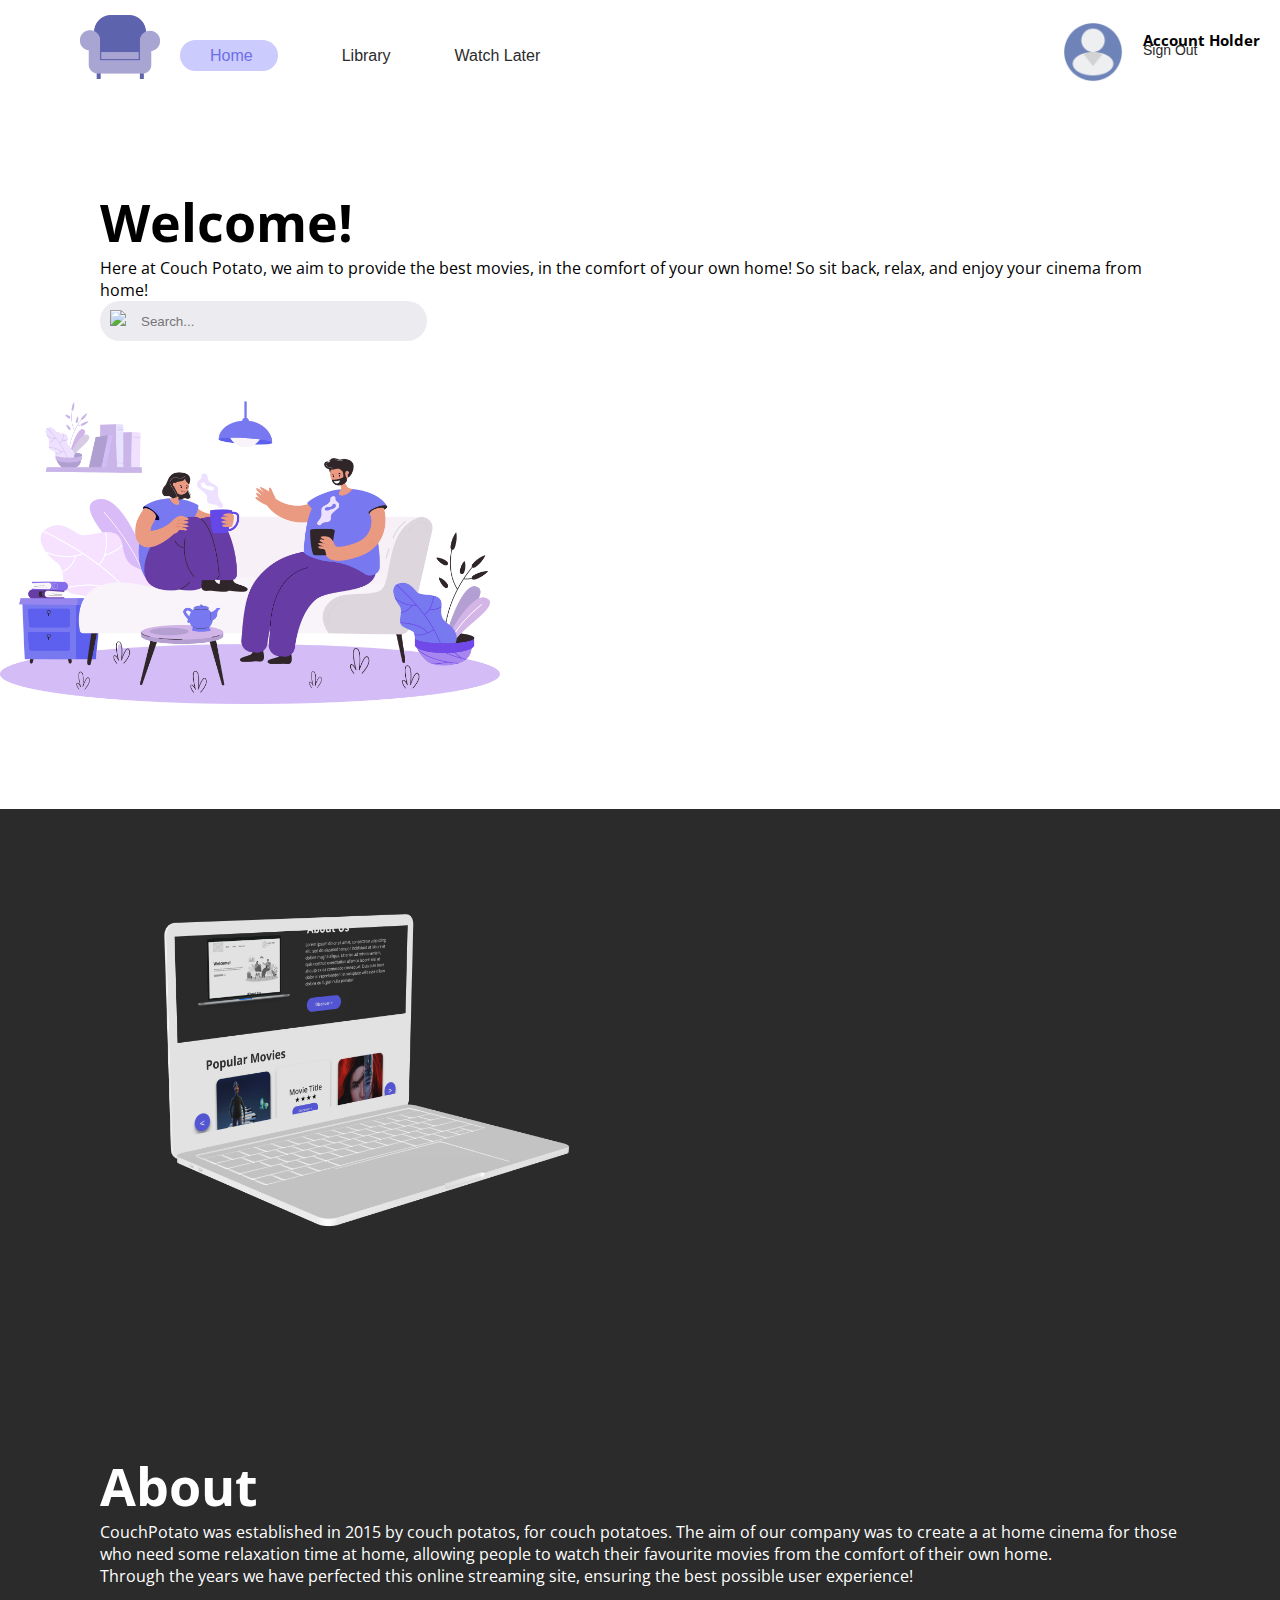
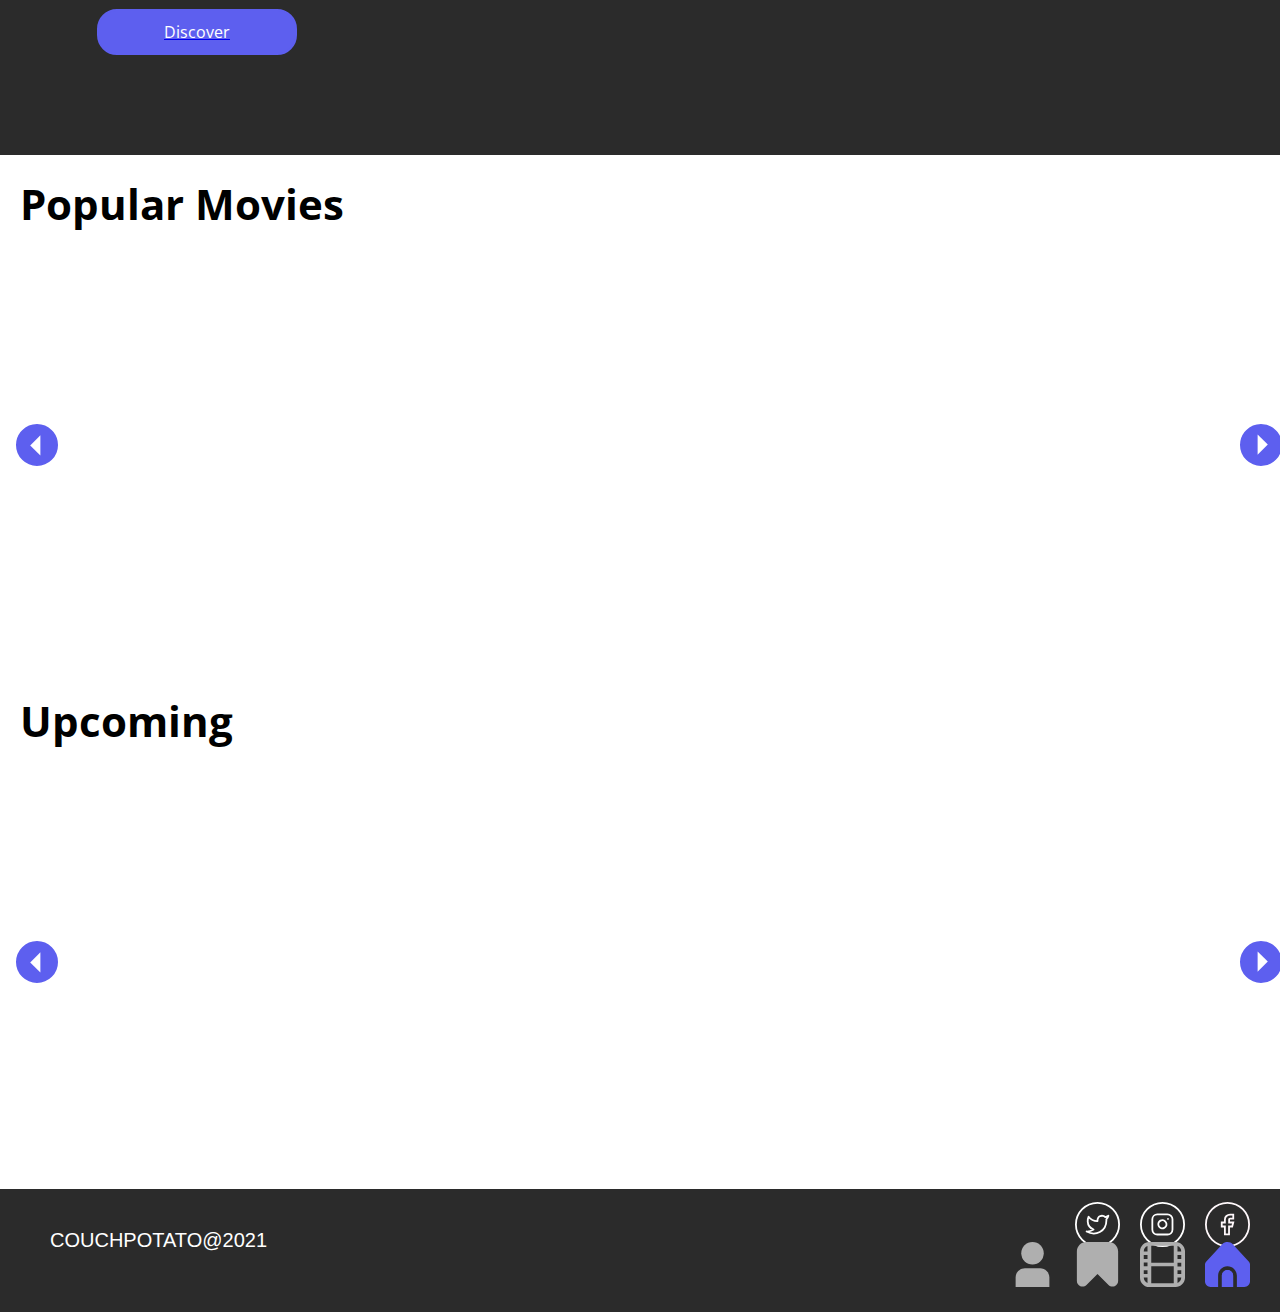
==== pages/index.html @ 567e02bf "Fixed access to pages" ====
<!DOCTYPE html>
<html lang="en">
    <head>
        <!-- Meta Data -->
        <meta 
        charset="UTF-8"
        http-equiv="X-UA-Compatible"
        Content="IE=edge"
        name = "viewport" content="width=device-width, initial-scale=1.0"
        name="authors" content="Alexa Pettitt Hanrie Bester Thato Khoza"
        name="studentnumber" content="21100290 21100266 21100438"
        name="assignment" content="Term 4 Brief Project"
        name="lecturer" content="Mike Maynard"
        name="subject" content="IDV100"
        name="class" content="4"/>
        
        <meta name="viewport" content="width=device-width,initial-scale=1.0">

        <title>Couch Potato - Home</title>

        <!--Fonts-->
        <link rel="preconnect" href="https://fonts.googleapis.com">
        <link rel="preconnect" href="https://fonts.gstatic.com" crossorigin>
        <link href="https://fonts.googleapis.com/css2?family=Open+Sans:ital,wght@0,300;0,400;0,500;0,600;0,700;0,800;1,400&display=swap" rel="stylesheet">

        <!--CSS-->
        <link rel="stylesheet" href="../style/main.css">
        <link rel="stylesheet" href="../style/home.css">

        <!--Bootstrap-->
        <link rel="stylesheet" href="https://cdn.jsdelivr.net/npm/bootstrap@4.6.0/dist/css/bootstrap.min.css" integrity="sha384-B0vP5xmATw1+K9KRQjQERJvTumQW0nPEzvF6L/Z6nronJ3oUOFUFpCjEUQouq2+l" crossorigin="anonymous"> 
        <script src="https://cdn.jsdelivr.net/npm/bootstrap@5.1.0/dist/js/bootstrap.min.js" integrity="sha384-cn7l7gDp0eyniUwwAZgrzD06kc/tftFf19TOAs2zVinnD/C7E91j9yyk5//jjpt/" crossorigin="anonymous"></script>

        <!--Star-->
        <link href="https://fonts.googleapis.com/icon?family=Material+Icons"
      rel="stylesheet">

    </head>
    <body>

    <div class="container-fluid outer-container"><!--primary container that holds everything-->
        <div class = "row">
            <div class="col-md-12 col-sm-12 col-12 one d-sm-block d-none">
                <div class="header">
                    <div class="logo"><img src="../img/logo.png"></div>
                        <div class="nav-container">
                            
                                <ul class="list">
                                <!--nav-->
                                    <a href="index.html"><li class="active">Home</li></a>
                                    <a href="movieLibrary.html"><li>Library</li></a>
                                    <a href="watchLater.html"><li>Watch Later</li></a>  
                                    <div class="UserProfile">
                                        <img src="../img/UserIcon.png" class="userPic">
                                        <div class = "accountText">
                                            <h6>Account Holder</h6>
                                            <a href="signUp.html"><p>Sign Out<p></a>
                                        </div>
                                    </div>        
                                </ul>  
                        </div> <!--nav-container-->
                </div> <!--header-->
            </div><!--col-->
        </div> <!--row-->

        <div class = "row headerRow">
            <div class="col-md-6 col-sm-12 col=12" headerText>
                <div class="headerTextBox">
                    <div class="textBlock">
                        <h1>Welcome!</h1>
                        <p> Here at Couch Potato, we aim to provide the best movies, in the comfort of your own home! So sit back, relax, and enjoy your cinema from home!</p>
                        <div class="search"><img src="../img/Other/search_icon.svg"/><input type="text" placeholder="Search..."/></div>
                    </div><!--textBlock-->
                 </div><!--headerTextBox-->
            </div><!--col-->
            <div class="col-md-6 d-md-block d-sm-none d-none">
                <img src="../img/coupleOnCouch.png" class="coupleOnCouch">
            </div><!--col-->
        </div><!--row-->

        <div class = "row about">
            <div class="col-md-6 d-md-block d-sm-none d-none" about>
                    <img src="../img/mockUp.png" class="mockUp">
                </div><!--col-->
                <div class="col-md-6 col-sm-12 d-sm-block d-none" abouttext>
                <div class="aboutTextBox">
                    <h1>About</h1>
                    <p> CouchPotato was established in 2015 by couch potatos, for couch potatoes. The aim of our company was to create a at home cinema for those who need some relaxation time at home, allowing people to watch their favourite movies from the comfort of their own home. </p>
                    <p>Through the years we have perfected this online streaming site, ensuring the best possible user experience!</p> 
                    </p>
                    <br/>
                    <a href="movieLibrary.html"><div class="button1">Discover</div></a>
                </div><!--aboutTextBox-->
            </div><!--col-->
         </div><!--row-->

         
        <!-- POPULAR -->
        <div class="heading">
            <h2>Popular Movies</h2>
        </div><!--genre heading-->
        <div class="carousel">
            <div class="carouselbox popular">
                <!--random data/API-->
            </div> <!--carousel inner div-->
            <!-- BUTTONS -->
            <img src="../img/other/left_arrow_icon.svg" class="buttons" id="PopularLeft">
            <img src="../img/other/right_arrow_icon.svg" class="buttons" id="PopularRight">
        </div> <!--carousel outer div-->


        <!-- REVIEW -->
        <div class="heading">
            <h2>Upcoming</h2>
        </div><!--genre heading-->
 
        <div class="carousel">
            <div class="carouselbox upcoming">
                <!--random data/API-->
            </div> <!--carousel inner div-->
 
            <!-- BUTTONS -->
            <img src="../img/other/left_arrow_icon.svg" class="buttons" id="ReviewLeft">
            <img src="../img/other/right_arrow_icon.svg" class="buttons" id="ReviewRight">
        
        </div> <!--carousel outer div-->
          
      
       
        

        
    

    

       <!--Footer-->     
       
       <div class = "row">
        <div class="col-md-12 col-sm-12 col-12 d-sm-block d-none footerlinks">      
            <footer>
                <p>COUCHPOTATO@2021</p>
                <a href="https://www.facebook.com/" target="_blank"> <img src="../img/social/facebook_icon.svg" alt="facebook logo" class="social-icon"/></a>
                <a href="https://www.instagram.com/" target="_blank"><img src="../img/social/instagram_icon.svg" alt="instagram logo" class="social-icon"/></a>
                <a href="https://twitter.com/" target="_blank"><img src="../img/social/twitter_icon.svg" alt="twitter logo" class="social-icon"/></a>
            </footer>
        </div><!--col-->

        <div class="d-block d-sm-none col-12 footerNav">      
            <footer>
                <div class="nav-footer">
                    <!--insert navigation items here-->
                    <a href="index.html"><div class="nav-icon"><img src="../img/nav/home-Active.svg" class="activeNav"></div></a>
                    <a href="pages/movieLibrary.html"><div class="nav-icon"><img src="../img/nav/Movies.svg"></div></a>
                    <a href="pages/watchLater.html"><div class="nav-icon"><img src="../img/nav/bookmark.svg"></div></a>
                    <a href="pages/user.html"><div class="nav-icon"><img src="../img/nav/user.svg"></div></a>
                </div>
            </footer>
        </div><!--col-->
    </div> <!--row-->

</div><!--container-->


<!-- Add jQuery Library -->
<script src="https://ajax.googleapis.com/ajax/libs/jquery/3.6.0/jquery.min.js"></script>

<!--Link to javascript file-->
    <script src="../js/main.js"></script>
    <script src="../js/data.js"></script>
    <script src="../js/functions.js"></script>
    <script src="../js/home.js"></script>
    <script src="../js/individualMovie.js"></script>
</body>
  
</html>
---- style/main.css ----
*{
    margin: 0 auto; 
    box-sizing: border-box;
}

body{
    height: 100vh;
    width: 100%;
    display: flex;
    justify-content: center;
    align-items: center;
    flex-wrap: wrap;
}

/*Fonts*/
h1{
    font-family: 'Open Sans', sans-serif;
    font-weight: bolder;
    
}

h2{
    font-family: 'Open Sans', sans-serif;
    font-weight: bolder;
    
}
body{
    font-family: 'Open Sans', sans-serif;
}
h6{
    font-size: 15px;
}


/*container*/
.container-fluid {width:100%;max-width:none ;padding-left:0;padding-right:0}

/*Navigation*/
/*Header*/
.logo img{
    width: 80px;
    margin-left:80px;
    margin-top: 15px;
 }
  
 .header a, .header li {
     font-family: 'Inter', sans-serif;
     color: #2b2b2b;
     text-decoration: none;
     list-style-type: none;
     display: inline;
     padding-left: 30px;
 }
 .header .list{
     display: inline;
 }
 
 .header li:hover{
     color: #5D5FEF;
 }
 .header a:hover{
    text-decoration: none;
}
 
 .nav-container{
     padding:20px;
     margin-top: -60px;
     margin-left:130px;
 }

 .active{
     
     color: #5D5FEF;
     background-color: #cbcbfd;
     font-weight: 500;
     border-radius: 30px;
     padding: 7px;
     padding-left: 20px;
     text-align: center;
 }
 a .active {
     
    color: #6d6fe7;
    text-align: left;
    padding-right: 25px;
}

 
 .userPic{
     width: 60px;
     margin-top: -8px;
     margin-right: 60px;
     float: left;
     
 }
 .UserProfile{
    float: right;
    margin-top: -14px;
 }

.accountText{
    float: left;
    padding: 0;
    margin-left: -40px;
   
}
.accountText p{
   margin-top: -30px;
   font-size: 14px;
   font-weight: 300;
}
.accountText p:hover{
    color: #5D5FEF;
 }

 /* GENRE HEADING */
.heading h2{
    padding: 20px;
    left: 0px;
    font-family: 'Open Sans', sans-serif;
    font-weight: bolder;
    font-size: 42px;
}
/* SECTIONS */
.carousel{ /* section (eg: comedy) */
    height: 420px;
    width: 95%;
    position: relative;
    margin: 0 auto;
}
 
.carouselbox{
    height: 380px;
    width: auto;
    overflow-x: hidden;
    scroll-behavior: smooth;
    white-space: nowrap;
    display: inline-block;
    text-align: center;
    padding-bottom: 10px !important;
    display: flex;
    align-items: center;
}

/* @media (min-width: 1000px){

    .carouselbox:hover {
        overflow: auto;
    }

} */



 /*Buttons*/
 .button1{
     background-color: #5D5FEF;
     color: white;
     border-radius: 20px;
     text-align: center;
     width: 200px;
     padding:10px;
     cursor: pointer;
     border: 2px solid #5D5FEF;
 }
 .button2{
    background-color: #ffffff;
    color: #5D5FEF;
    border-radius: 20px;
    border: 2px solid #5D5FEF;
    text-align: center;
    width: 200px;
    padding:10px;
    cursor: pointer;
}

/*footer*/
footer{
    margin-top: auto;
    padding: 20px;
    padding-left: 50px;
    background-color: #2b2b2b;
}

footer p{
    font-family: 'Inter', sans-serif;
    color: white;
    padding-top: 20px;
    font-size: 20px;

}
footer img{
    float:right;
    width: 65px;
    padding: 10px;
    margin-top: -60px;

}



.row h1{
    font-family: 'Open Sans', sans-serif;
    font-weight: bolder;
    font-size: 52px;
}

/*star rating*/
.white {
    color: white;
  }
  .gray {
    color: rgb(107, 99, 99);
  }

  /*Movie buttons*/
  .movieButton{
    margin: 0 auto;
    width: 120px;
    height: 40px;
    padding: 10px;
    padding-top:7px;
    border-radius: 25px;
    font-size: 14px;
    margin-top: 15px;    
} 



/*Media Query*/
/*tablet*/
@media only screen and (min-width: 481px) and (max-width: 768px){

    .row h1{
        font-size: 48px;
        text-align: center;
    
    }
    .row p{
        font-size: 14px;
        text-align: center;
    }
    footer{
        padding-left: 0px;
        margin-left: -300px;
 
    }
     .userPic{
     width: 60px;
     margin-top: -8px;
     margin-right: 60px;
     float: left;
     
 }
 .UserProfile{
    width: 80px;
 }

.accountText{
    margin-left: 0px;
   
}
.accountText h6{
   display: none;
 }
.accountText p{
   margin-top: -25px;
   font-size: 12px;
   
}
.accountText p:hover{
    color: #5D5FEF;
 }

 /*nav change*/
 .nav-container li{
     font-size: 14px;
 }
 .active{
     
    padding: 6px;
    padding-left: 18px;
    
}
a .active {

   padding-right: 23px;
}

h6{
    font-size: 12px;
    
}

.carouselbox{
    overflow-x: auto !important;
    scroll-behavior: smooth;  
}
}



/*Mobile*/
@media only screen and (max-width: 500px){

    .row h1{
        font-size: 28px;
        text-align: left;
    }
    .row p{
        font-size: 12px;
        text-align: left;
    }

    /*Mobile Footer*/
    footer{
        margin-left: 80px;
        position: fixed;
        padding: 10px 10px 0px 10px;
        bottom: 0;
        width: 785px;
        /* Height of the footer*/ 
        height: 80px;
        background-color: #2b2b2b;
        margin: 0px 0px 0px;
        
    }
    
    footer img{
        float:left;
        width: 85px;
        padding: 20px;
       
       
    
    }
    .nav-footer{
        margin-top: 47px;
        margin-left: 363px;
    }

    .carouselbox{
        overflow-x: auto !important;
        scroll-behavior: smooth;  
    }
  
}
---- style/home.css ----
* {
  margin: 0;
  padding: 0;
}

body{
  height: 100vh;
  width: 100%;
  display: flex;
  justify-content: center;
  align-items: center;
  flex-wrap: wrap;
}

.outer-container{
  width: 100%;
}


/*  HEADINGS  */
.heading h2{
  padding: 20px;
  left: 0px;
  font-family: 'Open Sans', sans-serif;
  font-weight: bolder;
  font-size: 42px;
}

/* SECTIONS */
.carousel{ /* section (eg: comedy) */
  height: 420px;
  width: 95%;
  position: relative;
  margin: 0 auto;
}

.carouselbox{
  height: 380px;
  width: auto;
  /* overflow-x: auto; */
  overflow: hidden;
  scroll-behavior: smooth;
  white-space: nowrap;
  display: inline-block;
  text-align: center;
  padding-bottom: 10px !important;
  display: flex;
  align-items: center;
}


/*Header*/
.coupleOnCouch {
  width: 500px;
}

/* .row .headerText {
  padding: 50px;
} */

.row h1 {
  font-family: "Open Sans", sans-serif;
  font-weight: bolder;
  font-size: 52px;
}

.row h2 {
  font-family: "Open Sans", sans-serif;
  font-weight: bolder;
  font-size: 42px;
}

 .headerTextBox {
  padding: 100px;
} 

/*search input*/
.search {
  color: #2b2b2b;
  background-color: #ecebef;
  width: 327px;
  border-radius: 30px;
  float: left;
}

.search input,
.search input:active,
.search input:hover,
select,
[type="text"] {
  color: #2b2b2b;
  background-color: #ecebef;
  height: 40px;
  margin-right: 30px;
  outline: none;
  cursor: pointer;
  outline: none;
  border: none;
}
[placeholder="Search..."] {
  padding-left: 15px;
}

.search img {
  height: 25px;
  margin-left: 10px;
}
input {
  width: 70%;
}
.search input {
  outline: none;
  border: none;
}

/* SLIDER */
/* BUTTONS CLICK TO SLIDE */
 
.buttons{
  width: 50px;
  position: absolute;
 top: 40%;

}

#ReviewLeft{
  /* margin-left: 100px; */
  left: -20px;
}


#ReviewRight{
  /* margin-left: 1400px; */
  left: 99%;
}

#PopularLeft{
  /* margin-left: 100px; */
  left: -20px;
}


#PopularRight{
  /* margin-left: 1400px; */
  left: 99%;
}
.buttons:hover{
  cursor: pointer;
  opacity: 0.7;
}

/* MOVIE CARD */
.movieCard{
  min-width: 250px;
  max-width: 250px;
  height: 343px;
  border-radius: 20px;
  position: relative;
  left: 0;
  text-align: center;
  margin-left: 20px;
  color: black;
  transition: 0.5s;

  /* shadow */
  box-shadow: 13px 11px 20px -2px rgba(0,0,0,0.16);
  -webkit-box-shadow: 13px 11px 20px -2px rgba(0,0,0,0.16);
  -moz-box-shadow: 13px 11px 20px -2px rgba(0,0,0,0.16);
}
/*Movie cards*/
.movieImg{
  height:343px;
  width: 250px;
  position: absolute;
  z-index: -1;
  border-radius: 20px;
  margin-left: -125px;

}

.hover-text h6 {
  width: 220px;
  margin: 0 auto;
  white-space: initial;
  overflow-wrap: break-word;
word-wrap: break-word;
hyphens: auto;
padding-bottom: 10px;
}

/*hover*/
.overlayBlock{
  opacity:0;
 
}

.overlay{
  background-color:rgba(0,0,0,0.8);
  height:343px;
  width: 250px;
  color: white;
  border-radius: 20px;
  
 
  
}

.overlayBlock:hover{
  opacity:1;
  cursor: pointer;

  
}
/*heart icon*/
.divheart{
  display: none;
}

.hover-text{
   padding-top: 90px;
}

.row h5{
  font-family: 'Open Sans', sans-serif;
  font-size: 24px;
  text-align: center;
  
}

.movieButton{
  margin: 0 auto;
  width: 120px;
  height: 40px;
  padding: 10px;
  padding-top:7px;
  border-radius: 25px;
  font-size: 14px;
  margin-top: 15px;
  
  
} 


/*About Section*/
.mockUp {
  width: 600px;
}

.about {
  background-color: #2b2b2b;
  margin-top: 100px;
}

.aboutTextBox {
  color: white;
  padding: 100px;
}

.about .button1 {
  margin-left: -3px;
}

/*Popular movies section*/

/* .popularMovies {
  margin-top: 50px;
} */

/*Review Section*/

/* .reviews {
  margin-top: 50px;
  margin-bottom: 50px;
} */

/*button link*/

.aboutTextBox a:hover {
  text-decoration: none;
}

.PopularRight{
  float: right;
}


/*Media Query*/
/*tablet*/
@media only screen and (min-width: 481px) and (max-width: 768px) {
  .row h1 {
    font-size: 42px;
    text-align: center;
  }
  .row h2 {
    font-size: 36px;
    text-align: center;
  }
  .row p {
    font-size: 14px;
    text-align: center;
  }
  .headerTextBox {
    background-image: url(../img/coupleOnCouch.png);
    background-size: cover;
  }
  .textBlock {
    background-color: white;
    border-radius: 30px;
    padding: 30px;
    padding-bottom: 60px;
    width: 500px;
  }

  .search {
    color: #ffffff;
    background-color: #2b2b2b;
    margin-left: 60px;
  }

  .search input,
  .search input:active,
  .search input:hover,
  select,
  [type="text"] {
    color: #ffffff;
    background-color: #2b2b2b;
  }

  .aboutTextBox .button1 {
    margin: 0 auto;
  }

  footer {
    padding-left: 0px;
    margin-left: -300px;
  }

  .aboutTextBox {
    padding-top: 50px;
    padding-bottom: 50px;
  }

  .buttons{
    display: none;
 
 }
 
 [src="../img/other/left_arrow_icon.svg"]{
     /* margin-left: 100px; */
     visibility: hidden;
 }
  
 [src="../img/other/right_arrow_icon.svg"]{
     /* margin-left: 1400px; */
     visibility: hidden;
 }

.carouselbox{
    overflow-x: scroll;
    scroll-behavior: smooth;
    
}
}

/*Mobile*/
@media only screen and (max-width: 500px) {
  .headerTextBox {
    background-image: none;
    padding: 100px;
    padding-top: 50px;
  }
  .textBlock {
    margin-left: -60px;
    background-color: none;
    border-radius: 0px;
    padding: 0px;
    padding-bottom: 0px;
  }
  .row h1 {
    font-size: 38px;
    text-align: left;
  }
  .row h2 {
    font-size: 32px;
    text-align: left;
  }
  .row p {
    font-size: 12px;
    text-align: left;
    width: 400px;
    margin-left: 0px;
  }
  .search {
    margin-left: 0px;
  }

  /* .popularMovies {
    margin-top: 10px;
  } */

  /*Review Section*/

  /* .reviews {
    margin-top: 10px;
    margin-bottom: 10px;
  } */
  .about {
    margin-bottom: -90px;
  }

  .buttons{
    display: none;
 
 }
 
 [src="../img/other/left_arrow_icon.svg"]{
     /* margin-left: 100px; */
     visibility: hidden;
 }
  
 [src="../img/other/right_arrow_icon.svg"]{
     /* margin-left: 1400px; */
     visibility: hidden;
 }

.carouselbox{
    overflow-x: scroll;
    scroll-behavior: smooth;
    
}
}
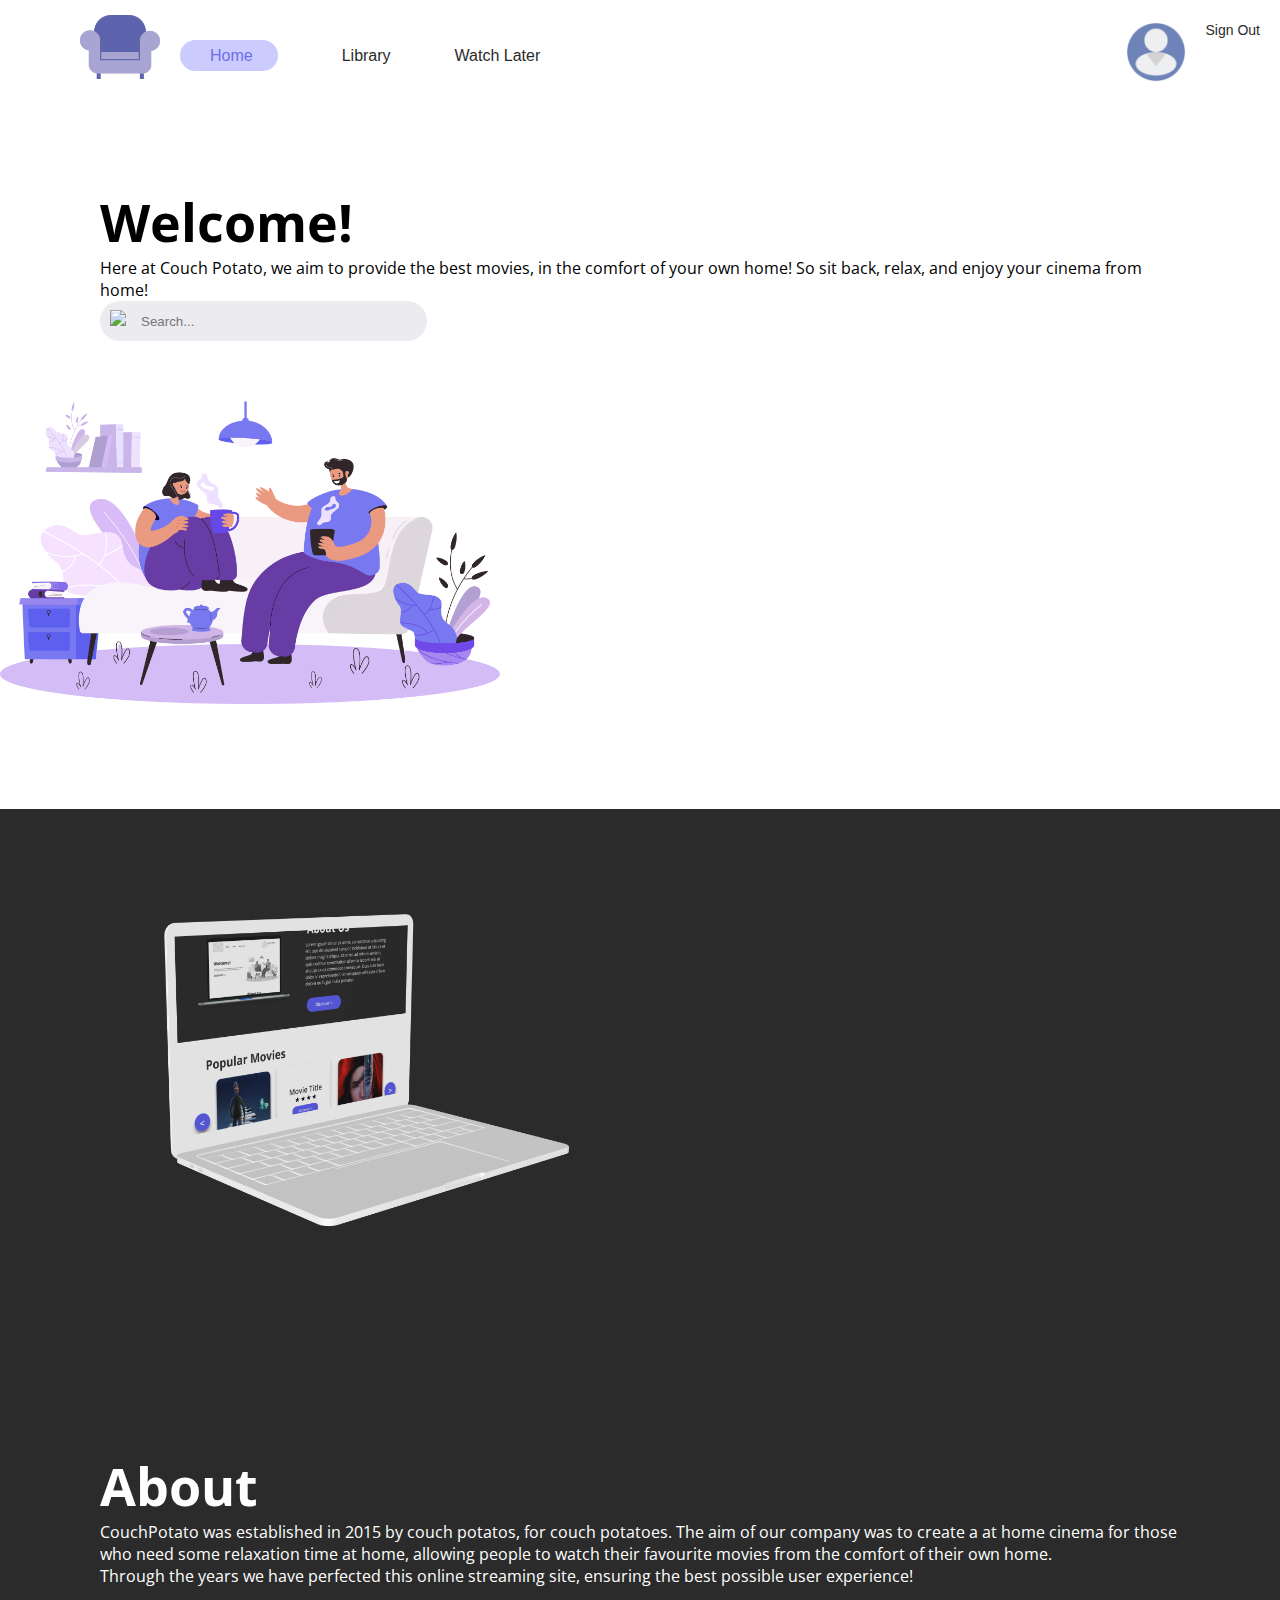
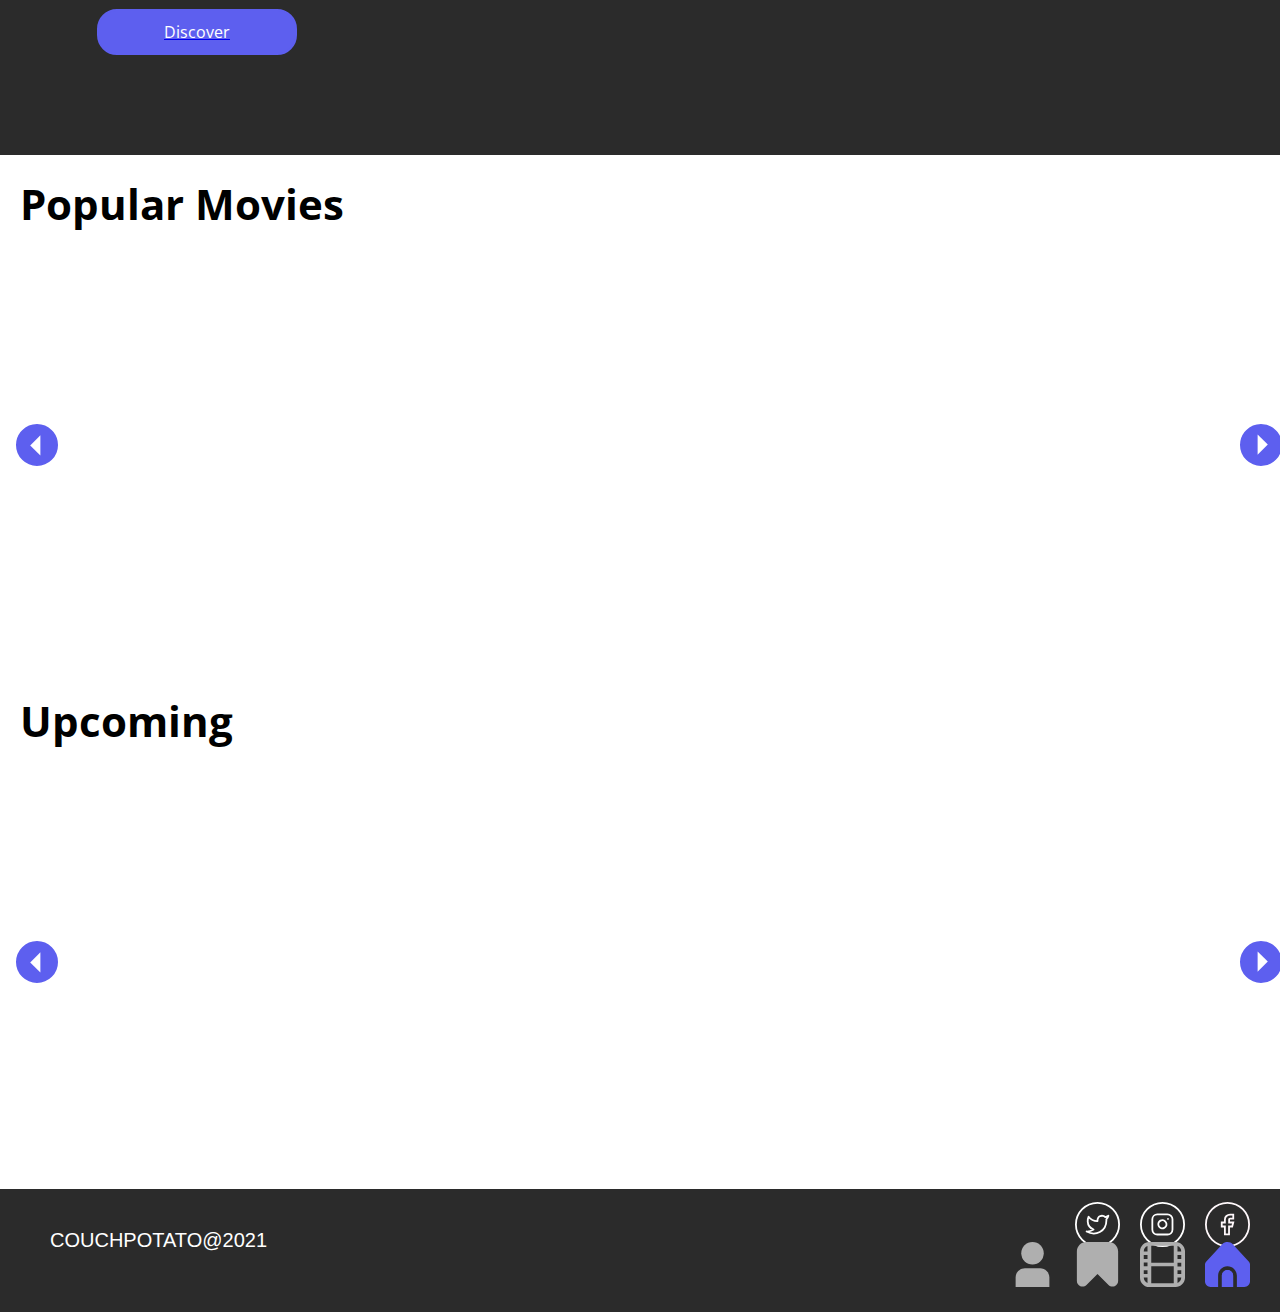
==== commit bdd584cc: "Fixed filter and added username to account holder placeholder" ====
--- a/pages/index.html
+++ b/pages/index.html
@@ -151,13 +151,24 @@
                 <div class="nav-footer">
                     <!--insert navigation items here-->
                     <a href="index.html"><div class="nav-icon"><img src="../img/nav/home-Active.svg" class="activeNav"></div></a>
-                    <a href="pages/movieLibrary.html"><div class="nav-icon"><img src="../img/nav/Movies.svg"></div></a>
-                    <a href="pages/watchLater.html"><div class="nav-icon"><img src="../img/nav/bookmark.svg"></div></a>
-                    <a href="pages/user.html"><div class="nav-icon"><img src="../img/nav/user.svg"></div></a>
+                    <a href="movieLibrary.html"><div class="nav-icon"><img src="../img/nav/Movies.svg"></div></a>
+                    <a href="watchLater.html"><div class="nav-icon"><img src="../img/nav/bookmark.svg"></div></a>
+                    <div class="nav-icon" id="promtUser"><img src="../img/nav/user.svg"></div>
                 </div>
             </footer>
         </div><!--col-->
     </div> <!--row-->
+
+    <!--mobile User Info-->
+    <div class="userDiv">
+        <img src="../img/close.png" id="closeUserInfo">
+        <img src="../img/UserIcon.png" class="userCircleImg">
+        <div class="User_Name">Users Name</div>
+       
+        <a href="signUp.html"><div class="button1">Sign Out</div></a>
+        
+    </div>
+
 
 </div><!--container-->
 
--- a/style/main.css
+++ b/style/main.css
@@ -225,6 +225,61 @@
     margin-top: 15px;    
 } 
 
+.userDiv{
+    background-color: #cbcbfd;
+    width: 60%;
+    height:430px;
+    position: fixed;
+    top:0;
+    margin:80px;
+    margin-top: 60px;
+    border-radius: 30px;
+    visibility: hidden;
+    
+     /* shadow */
+     box-shadow: 13px 11px 20px -2px rgba(0,0,0,0.16);
+     -webkit-box-shadow: 13px 11px 20px -2px rgba(0,0,0,0.16);
+     -moz-box-shadow: 13px 11px 20px -2px rgba(0,0,0,0.16);
+
+}
+
+.userDiv .userCircleImg{
+    width: 120px;
+    margin-left:30%;
+    margin-top:15px;
+    margin-bottom: 10px;
+}
+
+.User_Name{
+
+    padding: 15px 11px;
+    background-color: #ffffff;
+    margin-top: 16px;
+    border-radius: 8px;
+    width: 80%;
+    margin-left: 30px;
+}
+
+.userDiv .button1{
+    width: 140px;
+    margin-left: 80px;
+    margin-top: 28px;
+}
+
+#closeUserInfo{
+    margin-left: 200px;
+    padding: 20px;
+    padding-bottom: 0px;
+}
+
+/* <div class="userDiv">
+<img src="../img/UserIcon.png">
+<div class="User_Name"></div>
+<div class="User_Email"></div>
+<div class="button1">Sign Out</div>
+<div class="button1">Close</div>
+</div> */
+
 
 
 /*Media Query*/
@@ -270,6 +325,15 @@
 }
 .accountText p:hover{
     color: #5D5FEF;
+ }
+
+ .closeButton:hover{
+     cursor: pointer;
+ }
+
+ .userDiv a:hover{
+    text-decoration: none;
+   
  }
 
  /*nav change*/
--- a/style/home.css
+++ b/style/home.css
@@ -360,6 +360,10 @@
     scroll-behavior: smooth;
     
 }
+.overlayBlock:hover{
+  opacity:0;
+  cursor: pointer;
+}
 }
 
 /*Mobile*/
@@ -428,4 +432,8 @@
     scroll-behavior: smooth;
     
 }
-}
+.overlayBlock:hover{
+  opacity:0;
+  cursor: pointer;
+}
+}
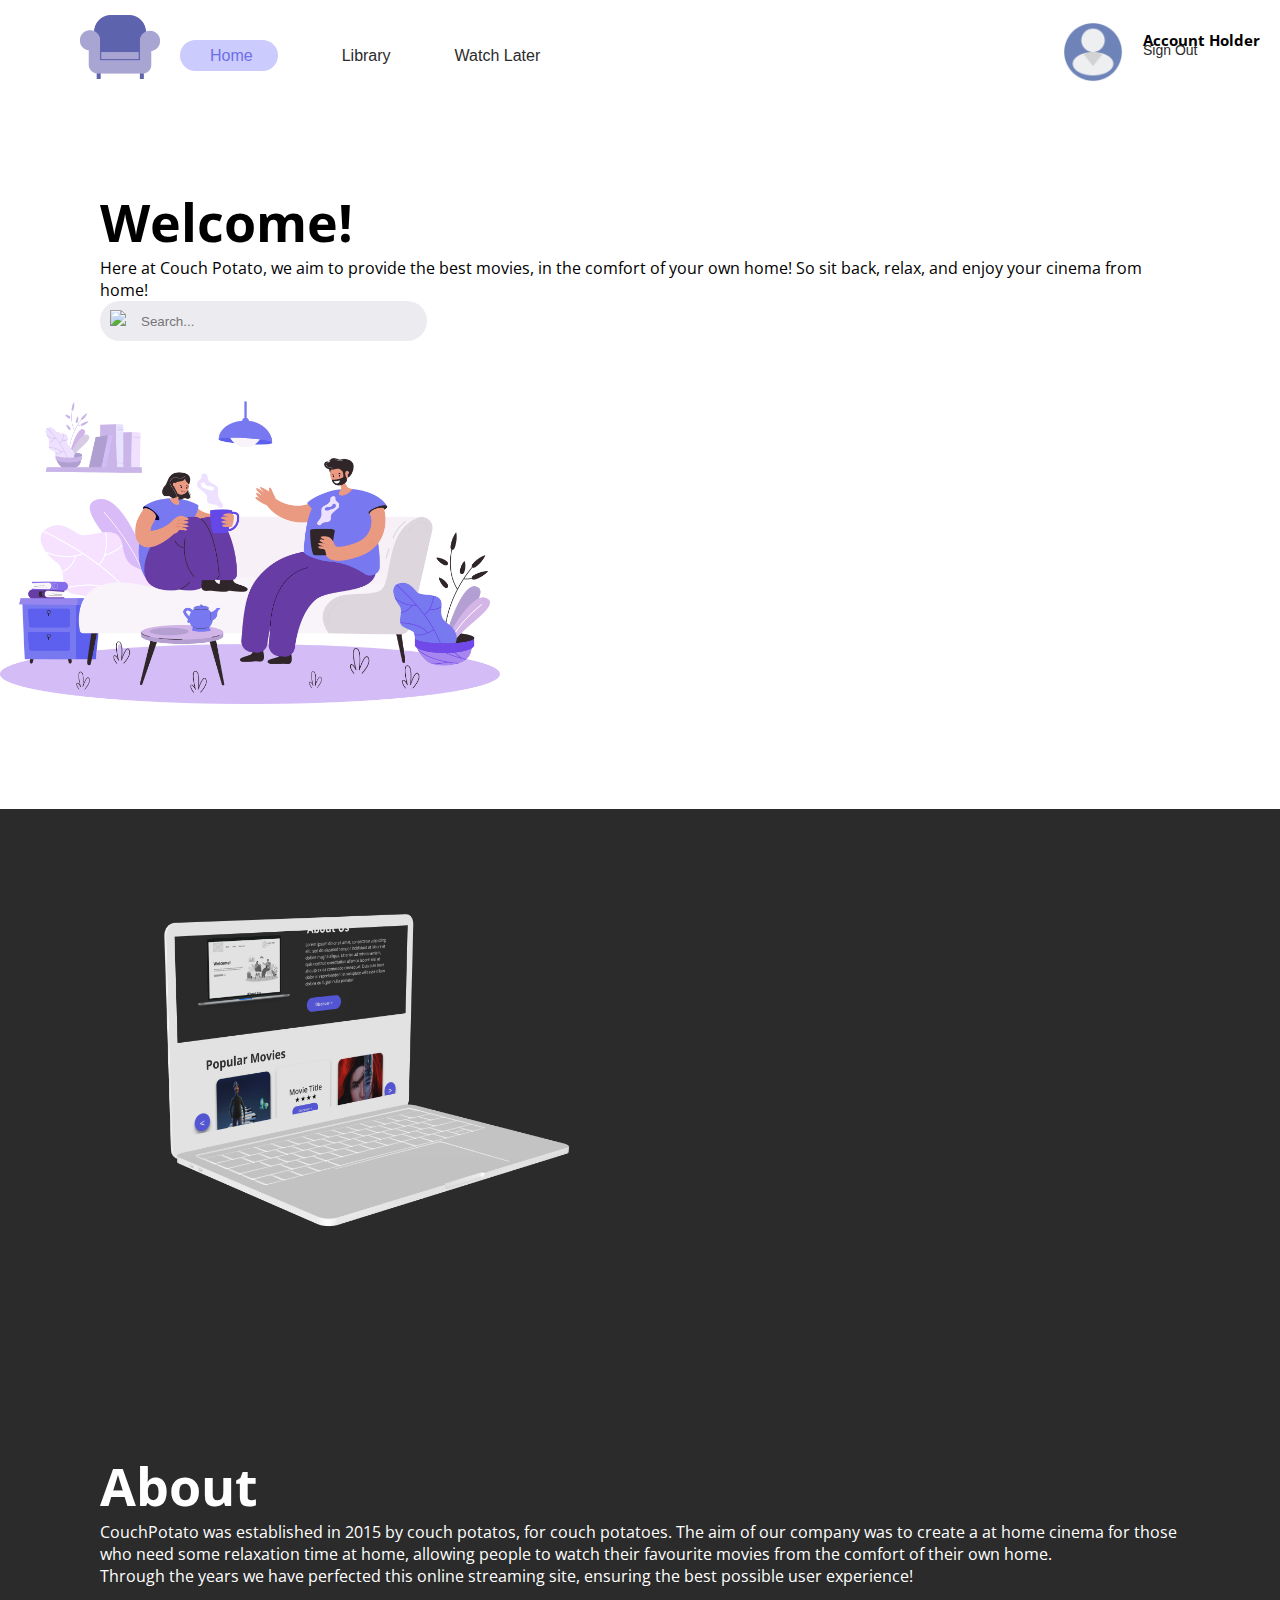
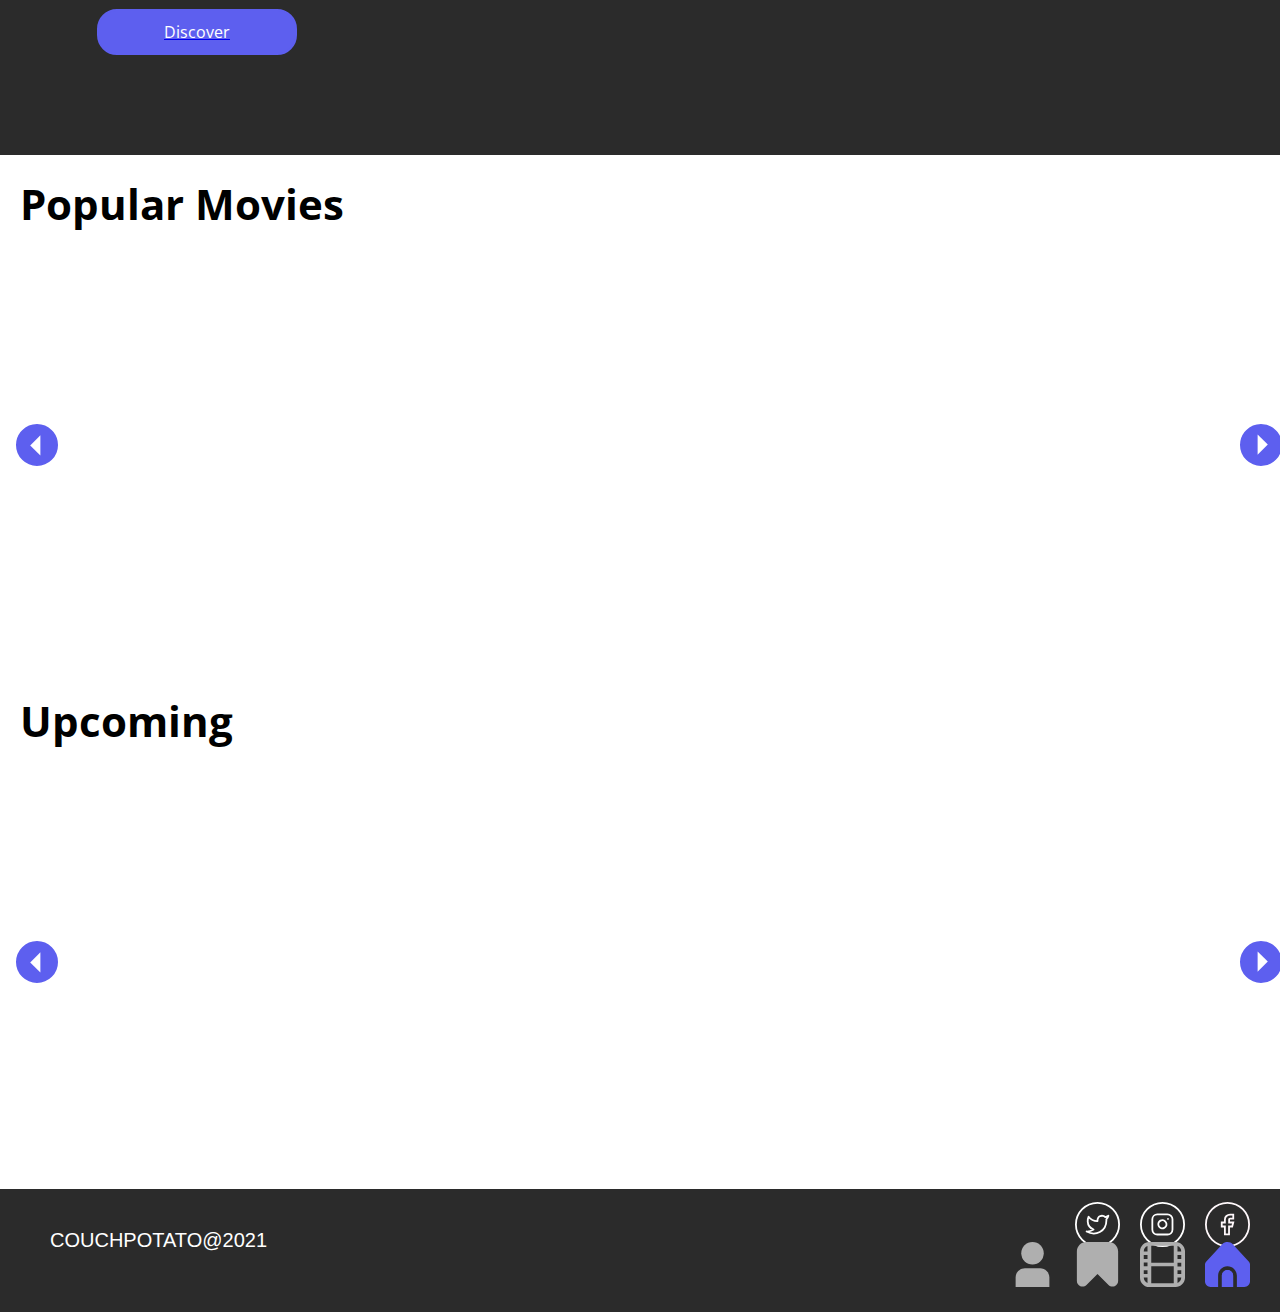
==== commit d40b13ae: "watch Later" ====
--- a/pages/index.html
+++ b/pages/index.html
@@ -164,7 +164,7 @@
         <img src="../img/close.png" id="closeUserInfo">
         <img src="../img/UserIcon.png" class="userCircleImg">
         <div class="User_Name">Users Name</div>
-       
+        <div class="User_Email">Email</div>
         <a href="signUp.html"><div class="button1">Sign Out</div></a>
         
     </div>
@@ -182,6 +182,7 @@
     <script src="../js/functions.js"></script>
     <script src="../js/home.js"></script>
     <script src="../js/individualMovie.js"></script>
+    <script src="../js/libraryFunction.js"></script>
 </body>
   
 </html>
--- a/style/main.css
+++ b/style/main.css
@@ -173,6 +173,16 @@
     padding:10px;
     cursor: pointer;
 }
+.button3{
+    background-color: #ffffff;
+    color: #5D5FEF;
+    border-radius: 20px;
+    border: 2px solid #5D5FEF;
+    text-align: center;
+    width: 200px;
+    padding:10px;
+    cursor: pointer;
+}
 
 /*footer*/
 footer{
@@ -228,7 +238,7 @@
 .userDiv{
     background-color: #cbcbfd;
     width: 60%;
-    height:430px;
+    height:470px;
     position: fixed;
     top:0;
     margin:80px;
@@ -250,7 +260,7 @@
     margin-bottom: 10px;
 }
 
-.User_Name{
+.User_Name,.User_Email{
 
     padding: 15px 11px;
     background-color: #ffffff;
@@ -263,7 +273,7 @@
 .userDiv .button1{
     width: 140px;
     margin-left: 80px;
-    margin-top: 28px;
+    margin-top: 23px;
 }
 
 #closeUserInfo{
